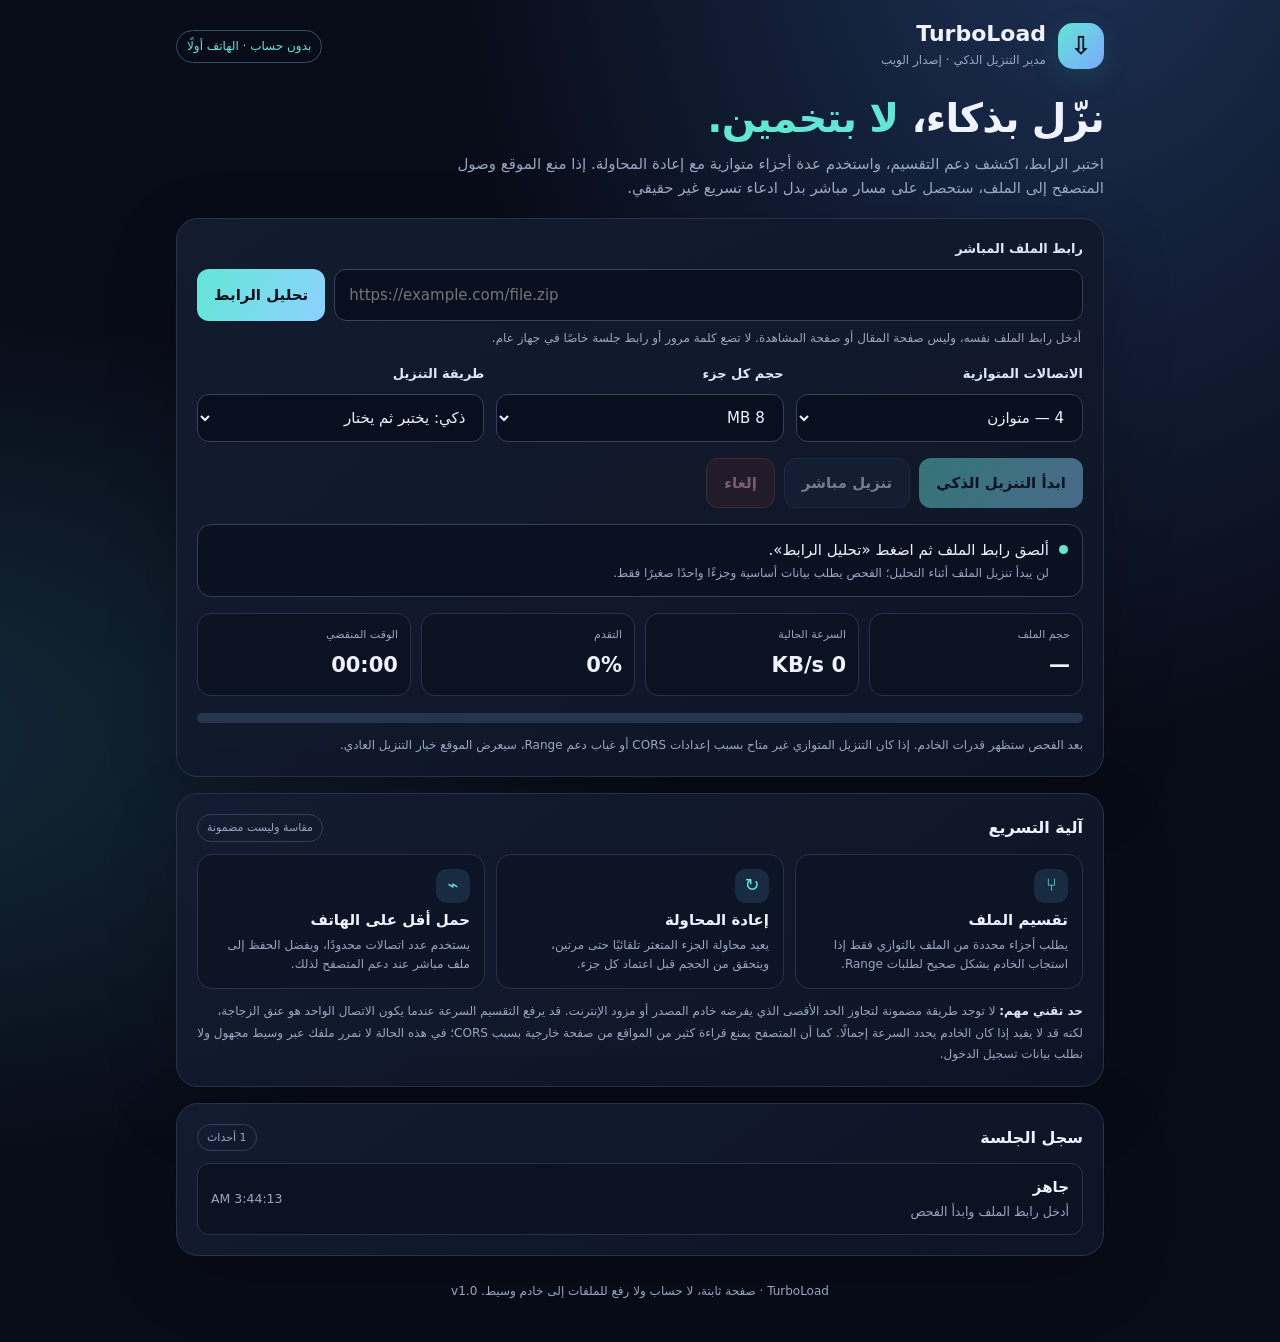
==== download-manager/index.html @ a41a3e4d "feat: add TurboLoad download manager page" ====
<!doctype html>
<html lang="ar" dir="rtl">
<head>
<meta charset="utf-8">
<meta name="viewport" content="width=device-width,initial-scale=1,viewport-fit=cover">
<meta name="theme-color" content="#0b1020">
<meta name="description" content="مدير تنزيل ذكي يستخدم الاتصالات المتوازية عند دعم الخادم، مع قياس السرعة وإعادة المحاولة.">
<title>TurboLoad — مدير التنزيل الذكي</title>
<style>
:root{color-scheme:dark;--bg:#080c18;--panel:#11182a;--panel2:#151f35;--line:#27334d;--text:#eef3ff;--muted:#98a6c1;--cyan:#62e6d5;--blue:#7da8ff;--green:#7ce0a1;--amber:#ffc976;--red:#ff858c}
*{box-sizing:border-box}body{margin:0;background:radial-gradient(ellipse at 85% -10%,#1d3155 0,transparent 42%),radial-gradient(ellipse at -15% 55%,#142b3b 0,transparent 42%),var(--bg);color:var(--text);font:15px/1.6 system-ui,-apple-system,"Segoe UI",Arial,sans-serif;min-height:100vh}
.shell{width:min(960px,100%);margin:auto;padding:22px 16px 40px}.top{display:flex;align-items:center;justify-content:space-between;gap:12px;margin-bottom:24px}.brand{display:flex;align-items:center;gap:12px}.logo{width:46px;height:46px;border-radius:15px;background:linear-gradient(135deg,var(--cyan),var(--blue));color:#08111e;display:grid;place-items:center;font-size:25px;font-weight:900;box-shadow:0 8px 30px #3be1d122}.brand h1{font-size:22px;line-height:1.1;margin:0 0 5px}.brand p{color:var(--muted);font-size:12px;margin:0}.tag{border:1px solid #345064;color:var(--cyan);padding:6px 10px;border-radius:99px;font-size:12px;white-space:nowrap}
.hero{margin:0 0 18px}.hero h2{font-size:clamp(25px,5vw,40px);line-height:1.2;margin:0 0 10px;letter-spacing:-.8px}.hero h2 span{color:var(--cyan)}.hero p{color:var(--muted);margin:0;max-width:700px}
.panel{background:linear-gradient(145deg,#131c30f5,#0e1526f5);border:1px solid var(--line);border-radius:22px;padding:20px;margin:16px 0;box-shadow:0 20px 70px #0003}.label{display:block;color:#dce6fa;font-weight:700;font-size:13px;margin-bottom:9px}.urlrow{display:flex;gap:9px}.urlrow input{min-width:0;flex:1}.input,select{width:100%;border:1px solid #34425e;border-radius:12px;background:#080f1f;color:var(--text);padding:13px 14px;font:inherit;outline:none}.input:focus,select:focus{border-color:var(--cyan);box-shadow:0 0 0 3px #62e6d51c}.urlrow .input{direction:ltr;text-align:left}.btn{border:0;border-radius:12px;background:linear-gradient(120deg,var(--cyan),#8ed1ff);color:#07111d;padding:12px 17px;font:inherit;font-weight:800;cursor:pointer;min-height:46px;transition:transform .15s,filter .15s}.btn:active{transform:scale(.98)}.btn:disabled{opacity:.45;cursor:not-allowed}.btn.secondary{background:#1a2740;border:1px solid #334360;color:var(--text)}.btn.danger{background:#38212c;border:1px solid #78404a;color:#ffb3b8}.controls{display:grid;grid-template-columns:1fr 1fr 1fr;gap:12px;margin-top:16px}.hint{font-size:12px;color:var(--muted);margin:8px 2px 0}.actions{display:flex;gap:9px;flex-wrap:wrap;margin-top:16px}.status{display:flex;gap:10px;align-items:flex-start;padding:13px 14px;border:1px solid #30415b;border-radius:14px;background:#0a1222;margin-top:16px}.dot{width:9px;height:9px;border-radius:50%;background:var(--cyan);margin-top:7px;flex:none}.status p{margin:0}.status small{display:block;color:var(--muted);font-size:12px;margin-top:2px}.status.ok .dot{background:var(--green)}.status.warn .dot{background:var(--amber)}.status.bad .dot{background:var(--red)}
.stats{display:grid;grid-template-columns:repeat(4,minmax(0,1fr));gap:10px;margin-top:16px}.stat{border:1px solid var(--line);border-radius:14px;padding:12px;background:#0b1222;min-width:0}.stat span{display:block;font-size:11px;color:var(--muted);margin-bottom:5px}.stat strong{font-size:clamp(14px,2.8vw,21px);font-variant-numeric:tabular-nums;overflow-wrap:anywhere}.progress{height:10px;background:#27344e;border-radius:20px;overflow:hidden;margin-top:17px}.bar{height:100%;width:0%;background:linear-gradient(90deg,var(--blue),var(--cyan));border-radius:20px;transition:width .15s}
.sectionhead{display:flex;align-items:center;justify-content:space-between;gap:10px;margin-bottom:12px}.sectionhead h3{margin:0;font-size:16px}.pill{border:1px solid #31415d;color:var(--muted);border-radius:99px;padding:4px 9px;font-size:11px}.features{display:grid;grid-template-columns:repeat(3,minmax(0,1fr));gap:11px}.feature{border:1px solid var(--line);border-radius:15px;padding:14px;background:#0c1425}.feature b{display:block;margin:5px 0 4px}.feature p{font-size:12px;color:var(--muted);margin:0}.ficon{width:34px;height:34px;display:grid;place-items:center;border-radius:11px;background:#182b41;color:var(--cyan);font-size:18px}
.queue{display:grid;gap:9px}.queueitem{display:flex;align-items:center;justify-content:space-between;gap:12px;border:1px solid var(--line);border-radius:12px;padding:11px 13px;background:#0b1222}.queueitem strong{display:block;overflow-wrap:anywhere}.queueitem small{color:var(--muted)}.queueempty{color:var(--muted);padding:12px 0;font-size:13px}.foot{color:var(--muted);font-size:12px;text-align:center;padding:10px 10px 0}.foot a{color:var(--cyan)}.fineprint{font-size:12px;color:var(--muted);line-height:1.8;margin:12px 0 0}.fineprint b{color:#dce6fa}
@media(max-width:650px){.shell{padding:17px 12px 28px}.top{align-items:flex-start}.tag{font-size:10px;padding:5px 7px}.brand h1{font-size:19px}.panel{padding:15px;border-radius:18px}.urlrow{flex-direction:column}.urlrow .btn{width:100%}.controls{grid-template-columns:1fr 1fr}.controls>div:last-child{grid-column:1/-1}.stats{grid-template-columns:1fr 1fr}.features{grid-template-columns:1fr}.hero h2{font-size:29px}}
</style>
</head>
<body>
<main class="shell">
<header class="top">
  <div class="brand"><div class="logo">⇩</div><div><h1>TurboLoad</h1><p>مدير التنزيل الذكي · إصدار الويب</p></div></div>
  <span class="tag">بدون حساب · الهاتف أولًا</span>
</header>
<section class="hero">
  <h2>نزّل بذكاء، <span>لا بتخمين.</span></h2>
  <p>اختبر الرابط، اكتشف دعم التقسيم، واستخدم عدة أجزاء متوازية مع إعادة المحاولة. إذا منع الموقع وصول المتصفح إلى الملف، ستحصل على مسار مباشر بدل ادعاء تسريع غير حقيقي.</p>
</section>

<section class="panel">
  <label class="label" for="url">رابط الملف المباشر</label>
  <div class="urlrow"><input id="url" class="input" type="url" inputmode="url" placeholder="https://example.com/file.zip" autocomplete="url" spellcheck="false"><button id="checkBtn" class="btn">تحليل الرابط</button></div>
  <p class="hint">أدخل رابط الملف نفسه، وليس صفحة المقال أو صفحة المشاهدة. لا تضع كلمة مرور أو رابط جلسة خاصًا في جهاز عام.</p>
  <div class="controls">
    <div><label class="label" for="connections">الاتصالات المتوازية</label><select id="connections"><option value="2">2 — منخفضة الحمل</option><option value="4" selected>4 — متوازن</option><option value="6">6 — أسرع عند الدعم</option><option value="8">8 — ضغط أعلى</option></select></div>
    <div><label class="label" for="chunkSize">حجم كل جزء</label><select id="chunkSize"><option value="2">2 MB</option><option value="4">4 MB</option><option value="8" selected>8 MB</option><option value="16">16 MB</option></select></div>
    <div><label class="label" for="strategy">طريقة التنزيل</label><select id="strategy"><option value="auto" selected>ذكي: يختبر ثم يختار</option><option value="parallel">تقسيم متوازٍ</option><option value="direct">مباشر من الموقع</option></select></div>
  </div>
  <div class="actions">
    <button id="downloadBtn" class="btn" disabled>ابدأ التنزيل الذكي</button>
    <button id="directBtn" class="btn secondary" disabled>تنزيل مباشر</button>
    <button id="cancelBtn" class="btn danger" disabled>إلغاء</button>
  </div>
  <div id="status" class="status"><span class="dot"></span><div><p id="statusText">ألصق رابط الملف ثم اضغط «تحليل الرابط».</p><small id="statusDetail">لن يبدأ تنزيل الملف أثناء التحليل؛ الفحص يطلب بيانات أساسية وجزءًا واحدًا صغيرًا فقط.</small></div></div>
  <div class="stats">
    <div class="stat"><span>حجم الملف</span><strong id="sizeStat">—</strong></div>
    <div class="stat"><span>السرعة الحالية</span><strong id="speedStat">0 KB/s</strong></div>
    <div class="stat"><span>التقدم</span><strong id="percentStat">0%</strong></div>
    <div class="stat"><span>الوقت المنقضي</span><strong id="timeStat">00:00</strong></div>
  </div>
  <div class="progress" role="progressbar" aria-label="تقدم التنزيل" aria-valuemin="0" aria-valuemax="100" aria-valuenow="0" id="progressOuter"><div id="progressBar" class="bar"></div></div>
  <p id="fileNote" class="fineprint">بعد الفحص ستظهر قدرات الخادم. إذا كان التنزيل المتوازي غير متاح بسبب إعدادات CORS أو غياب دعم Range، سيعرض الموقع خيار التنزيل العادي.</p>
</section>

<section class="panel">
  <div class="sectionhead"><h3>آلية التسريع</h3><span class="pill">مقاسة وليست مضمونة</span></div>
  <div class="features">
    <div class="feature"><div class="ficon">⑂</div><b>تقسيم الملف</b><p>يطلب أجزاء محددة من الملف بالتوازي فقط إذا استجاب الخادم بشكل صحيح لطلبات Range.</p></div>
    <div class="feature"><div class="ficon">↻</div><b>إعادة المحاولة</b><p>يعيد محاولة الجزء المتعثر تلقائيًا حتى مرتين، ويتحقق من الحجم قبل اعتماد كل جزء.</p></div>
    <div class="feature"><div class="ficon">⌁</div><b>حمل أقل على الهاتف</b><p>يستخدم عدد اتصالات محدودًا، ويفضل الحفظ إلى ملف مباشر عند دعم المتصفح لذلك.</p></div>
  </div>
  <p class="fineprint"><b>حد تقني مهم:</b> لا توجد طريقة مضمونة لتجاوز الحد الأقصى الذي يفرضه خادم المصدر أو مزود الإنترنت. قد يرفع التقسيم السرعة عندما يكون الاتصال الواحد هو عنق الزجاجة، لكنه قد لا يفيد إذا كان الخادم يحدد السرعة إجمالًا. كما أن المتصفح يمنع قراءة كثير من المواقع من صفحة خارجية بسبب CORS؛ في هذه الحالة لا نمرر ملفك عبر وسيط مجهول ولا نطلب بيانات تسجيل الدخول.</p>
</section>
<section class="panel">
  <div class="sectionhead"><h3>سجل الجلسة</h3><span class="pill" id="queueCount">0 أحداث</span></div>
  <div id="queue" class="queue"><div class="queueempty">لا توجد عمليات بعد.</div></div>
</section>
<footer class="foot">TurboLoad · صفحة ثابتة، لا حساب ولا رفع للملفات إلى خادم وسيط. <span id="version">v1.0</span></footer>
</main>
<script>
(function(){
'use strict';
const $=id=>document.getElementById(id);
const state={meta:null,controller:null,running:false,startedAt:0,lastTick:0,lastBytes:0,received:0,total:0,events:[],saveHandle:null,activeUrl:''};
const els={url:$('url'),check:$('checkBtn'),download:$('downloadBtn'),direct:$('directBtn'),cancel:$('cancelBtn'),connections:$('connections'),chunk:$('chunkSize'),strategy:$('strategy'),status:$('status'),statusText:$('statusText'),statusDetail:$('statusDetail'),size:$('sizeStat'),speed:$('speedStat'),percent:$('percentStat'),time:$('timeStat'),bar:$('progressBar'),progress:$('progressOuter'),note:$('fileNote'),queue:$('queue'),queueCount:$('queueCount')};
const fmtBytes=n=>{if(!Number.isFinite(n)||n<0)return 'غير معروف';if(n<1024)return n+' B';const u=['KB','MB','GB','TB'];let i=-1;do{n/=1024;i++;}while(n>=1024&&i<u.length-1);return n.toFixed(n>=100?0:n>=10?1:2)+' '+u[i];};
const fmtSpeed=n=>fmtBytes(n)+'/s';
const fmtTime=s=>{s=Math.max(0,Math.floor(s||0));return String(Math.floor(s/60)).padStart(2,'0')+':'+String(s%60).padStart(2,'0');};
function log(title,detail){state.events.unshift({title,detail,time:new Date().toLocaleTimeString()});state.events=state.events.slice(0,7);els.queueCount.textContent=state.events.length+' أحداث';els.queue.innerHTML='';if(!state.events.length){els.queue.innerHTML='<div class="queueempty">لا توجد عمليات بعد.</div>';return;}state.events.forEach(e=>{const row=document.createElement('div');row.className='queueitem';const left=document.createElement('div');const strong=document.createElement('strong');strong.textContent=e.title;const small=document.createElement('small');small.textContent=e.detail;left.append(strong,small);const time=document.createElement('small');time.textContent=e.time;row.append(left,time);els.queue.append(row);});}
function status(text,detail,kind){els.statusText.textContent=text;els.statusDetail.textContent=detail||'';els.status.className='status'+(kind?' '+kind:'');}
function parseSafeUrl(raw){let u;try{u=new URL(raw.trim());}catch(e){throw new Error('أدخل رابطًا صحيحًا يبدأ بـ https:// أو http://.');}if(!['http:','https:'].includes(u.protocol))throw new Error('يسمح فقط بروابط HTTP وHTTPS.');if(u.username||u.password)throw new Error('احذف بيانات الدخول من الرابط ثم أعد المحاولة.');const h=u.hostname.toLowerCase().replace(/^\[|\]$/g,'');if(h==='localhost'||h.endsWith('.localhost')||h.endsWith('.local')||h==='::1'||h==='0.0.0.0'||/^127\./.test(h)||/^10\./.test(h)||/^192\.168\./.test(h)||/^169\.254\./.test(h)||/^172\.(1[6-9]|2\d|3[01])\./.test(h)||/^0\./.test(h))throw new Error('هذا الرابط يشير إلى عنوان محلي أو خاص، وقد تم رفضه للحماية.');return u;}
function nameFromUrl(raw,disposition){let name='';if(disposition){let m=disposition.match(/filename\*=UTF-8''([^;]+)/i);if(m){try{name=decodeURIComponent(m[1].trim().replace(/^"|"$/g,''));}catch(e){}}if(!name){m=disposition.match(/filename="?([^";]+)"?/i);if(m)name=m[1].trim();}}if(!name){try{name=decodeURIComponent(new URL(raw).pathname.split('/').pop()||'download');}catch(e){name='download';}}name=name.replace(/[\\/:*?"<>|\u0000-\u001f]/g,'_').trim();return name&&name!=='.'&&name!=='..'?name:'download.bin';}
async function timedFetch(url,options,timeoutMs){const c=new AbortController();let timedOut=false;const external=options&&options.signal;const onExternalAbort=()=>c.abort();if(external){if(external.aborted)throw new DOMException('Aborted','AbortError');external.addEventListener('abort',onExternalAbort,{once:true});}const timer=setTimeout(()=>{timedOut=true;c.abort();},timeoutMs||15000);try{return await fetch(url,Object.assign({},options||{},{signal:c.signal,credentials:'omit',redirect:'follow',cache:'no-store'}));}catch(e){if(timedOut)throw new Error('انتهت مهلة الاتصال');throw e;}finally{clearTimeout(timer);if(external)external.removeEventListener('abort',onExternalAbort);}}
function getLength(value){if(!value)return null;const n=Number(value);return Number.isSafeInteger(n)&&n>=0?n:null;}
async function inspectUrl(raw){const u=parseSafeUrl(raw);let size=null,disposition='',mime='',headStatus='غير متاح',headError='';try{const h=await timedFetch(u.href,{method:'HEAD'},12000);headStatus=String(h.status);if(!h.ok)headError='HEAD '+h.status;else{size=getLength(h.headers.get('content-length'));disposition=h.headers.get('content-disposition')||'';mime=h.headers.get('content-type')||'';}if(h.url){const final=parseSafeUrl(h.url);if(final.origin!==u.origin)log('إعادة توجيه','إلى '+final.host);}}catch(e){headError=e.name==='AbortError'?'انتهت مهلة HEAD':'تعذر فحص HEAD (قد يكون CORS)';}
  let ranged=false,rangeStatus='غير متاح',rangeSize=null,rangeError='';try{const r=await timedFetch(u.href,{method:'GET',headers:{Range:'bytes=0-0'}},12000);rangeStatus=String(r.status);if(r.status===206){const cr=r.headers.get('content-range');const m=cr&&cr.match(/^bytes\s+0-0\/(\d+)$/i);const b=await r.arrayBuffer();if(b.byteLength===1){ranged=true;rangeSize=m?Number(m[1]):size;if(rangeSize!==null&&Number.isFinite(rangeSize))size=rangeSize;}else rangeError='استجابة Range غير مطابقة';}else{rangeError='الخادم لم يُرجع 206 لطلب جزء واحد';try{await r.body?.cancel();}catch(e){}}}catch(e){rangeError=e.name==='AbortError'?'انتهت مهلة اختبار Range':'منع المتصفح قراءة الاستجابة (CORS أو اتصال غير متاح)';}
  if(size===null)size=rangeSize;return {url:u.href,host:u.host,size:size,name:nameFromUrl(u.href,disposition),mime:mime,headStatus:headStatus,headError:headError,ranged:ranged,rangeStatus:rangeStatus,rangeError:rangeError,checkedAt:Date.now()};}
function renderMeta(m){state.meta=m;els.download.disabled=false;els.direct.disabled=false;els.size.textContent=fmtBytes(m.size);els.note.textContent='الاسم المتوقع: '+m.name+' · HEAD: '+m.headStatus+' · Range: '+m.rangeStatus+'. '+(m.ranged?'الخادم قبل طلب الأجزاء. يبدأ التقسيم عند اختيار ذلك.':'التنزيل المتوازي غير مؤكد. '+m.rangeError+'.');status(m.ranged?'تم اكتشاف دعم Range':'تم فحص الرابط، لكن التقسيم لم يتأكد',m.ranged?'يمكن تجربة التنزيل المتوازي. السرعة النهائية ستعتمد على الخادم والشبكة.':'استخدم «تنزيل مباشر». قد يكون السبب CORS أو أن الرابط ليس ملفًا مباشرًا.',m.ranged?'ok':'warn');log('تحليل الرابط',m.host+' · '+(m.ranged?'يدعم Range':'لا يوجد Range مؤكد'));}
function updateProgress(){const p=state.total>0?Math.min(100,state.received/state.total*100):0;els.bar.style.width=p+'%';els.percent.textContent=p.toFixed(1)+'%';els.progress.setAttribute('aria-valuenow',String(p.toFixed(1)));els.size.textContent=state.total?fmtBytes(state.total):'غير معروف';const now=Date.now();if(!state.lastTick){state.lastTick=now;state.lastBytes=state.received;}else if(now-state.lastTick>=650){els.speed.textContent=fmtSpeed((state.received-state.lastBytes)/((now-state.lastTick)/1000));state.lastTick=now;state.lastBytes=state.received;}if(state.startedAt)els.time.textContent=fmtTime((now-state.startedAt)/1000);}
function markDone(text,detail,kind){state.running=false;state.controller=null;els.cancel.disabled=true;els.check.disabled=false;els.download.disabled=!state.meta;els.direct.disabled=!state.meta;status(text,detail,kind);}
function nativeDownload(url){const a=document.createElement('a');a.href=url;a.rel='noopener';a.referrerPolicy='no-referrer';a.download='';document.body.appendChild(a);a.click();a.remove();status('تم فتح التنزيل المباشر','إذا فتح الرابط داخل صفحة بدل التنزيل، استخدم قائمة المتصفح أو افتح الرابط في تبويب جديد.', 'warn');log('تنزيل مباشر','تم تسليم الرابط للمتصفح');}
async function check(){let raw=els.url.value.trim();if(!raw){status('أدخل رابط الملف أولًا','لا تستخدم رابط صفحة ويب عامة إذا كان بإمكانك نسخ رابط الملف المباشر.','warn');return;}try{parseSafeUrl(raw);}catch(e){status('الرابط غير مقبول',e.message,'bad');return;}els.check.disabled=true;els.download.disabled=true;els.direct.disabled=true;status('يجري تحليل الرابط…','يتم إرسال طلب HEAD وتجربة نطاق بايت واحد فقط.');log('بدء الفحص','التحقق من معلومات الملف');try{const m=await inspectUrl(raw);renderMeta(m);}catch(e){status('تعذر تحليل الرابط',e.message||'خطأ غير معروف','bad');log('فشل الفحص',e.message||'خطأ');}finally{els.check.disabled=false;}}
async function direct(){let raw=els.url.value.trim();try{parseSafeUrl(raw);}catch(e){status('الرابط غير مقبول',e.message,'bad');return;}nativeDownload(raw);}
function parseContentRange(header,start,end,total){if(!header)return false;const m=header.match(/^bytes\s+(\d+)-(\d+)\/(\d+)$/i);return !!m&&Number(m[1])===start&&Number(m[2])===end&&Number(m[3])===total;}
async function runParallel(){if(!state.meta||state.running)return;const m=state.meta;if(!m.ranged||!Number.isSafeInteger(m.size)||m.size<=0){status('التنزيل المتوازي غير ممكن من هذه الصفحة',m.rangeError||'حجم الملف أو دعم Range غير متاح. استخدم التنزيل المباشر.','warn');return;}
  const total=m.size, chunkBytes=Number(els.chunk.value)*1024*1024, workers=Number(els.connections.value);const approx=total;let fileHandle=null,writable=null,blobs=[];
  if('showSaveFilePicker' in window){try{fileHandle=await window.showSaveFilePicker({suggestedName:m.name,types:[{description:'File',accept:{[m.mime&&m.mime!=='application/octet-stream'?m.mime:'application/octet-stream']:['.'+(m.name.split('.').pop()||'bin')]}}]});writable=await fileHandle.createWritable({keepExistingData:false});await writable.truncate(total);}catch(e){if(e.name==='AbortError'){status('أُلغي اختيار مكان الحفظ','لم يبدأ التنزيل.');return;}writable=null;fileHandle=null;}}
  if(!writable&&approx>180*1024*1024){status('هذا الملف كبير للحفظ الآمن داخل ذاكرة المتصفح','على هذا المتصفح لا يتوفر حفظ مباشر إلى ملف. اختر «تنزيل مباشر» أو افتح الصفحة بمتصفح يدعم حفظ الملفات.','warn');return;}
  const chunkCount=Math.ceil(total/chunkBytes);if(chunkCount>50000){status('عدد الأجزاء كبير جدًا','اختر حجم جزء أكبر.','warn');return;}
  state.running=true;state.activeUrl=m.url;state.controller=new AbortController();state.startedAt=Date.now();state.lastTick=0;state.received=0;state.total=total;els.check.disabled=true;els.download.disabled=true;els.direct.disabled=true;els.cancel.disabled=false;status('بدأ التنزيل المقسّم','عدد الأجزاء: '+chunkCount+' · الاتصالات: '+workers+'. ستتم إعادة محاولة الجزء إذا فشل.','ok');log('بدء التنزيل المتوازي',fmtBytes(total)+' · '+workers+' اتصالات');updateProgress();
  let next=0,failed=null;const buffers=new Array(writable?0:chunkCount);let writeQueue=Promise.resolve();
  async function getChunk(index){const start=index*chunkBytes,end=Math.min(total-1,start+chunkBytes-1);let lastErr=null;for(let attempt=0;attempt<3;attempt++){if(state.controller.signal.aborted)throw new DOMException('Aborted','AbortError');try{const r=await timedFetch(m.url,{method:'GET',headers:{Range:'bytes='+start+'-'+end},signal:state.controller.signal},45000);if(r.status!==206)throw new Error('الخادم أعاد HTTP '+r.status+' بدل 206 للجزء '+(index+1));const cr=r.headers.get('content-range');if(cr&&!parseContentRange(cr,start,end,total))throw new Error('Content-Range غير متطابق للجزء '+(index+1));const buf=await r.arrayBuffer();if(buf.byteLength!==end-start+1)throw new Error('حجم الجزء '+(index+1)+' غير صحيح');if(writable){writeQueue=writeQueue.then(()=>writable.write({type:'write',position:start,data:buf}));await writeQueue;}else{buffers[index]=buf;}state.received+=buf.byteLength;updateProgress();return;}catch(e){lastErr=e;if(e.name==='AbortError')throw e;if(attempt<2){status('إعادة محاولة جزء فشل','الجزء '+(index+1)+' · المحاولة '+(attempt+2)+' من 3');await new Promise((resolve,reject)=>{const id=setTimeout(resolve,500*(attempt+1));state.controller.signal.addEventListener('abort',()=>{clearTimeout(id);reject(new DOMException('Aborted','AbortError'));},{once:true});});}}}throw lastErr||new Error('تعذر تنزيل الجزء '+(index+1));}
  async function worker(){try{while(true){if(state.controller.signal.aborted)throw new DOMException('Aborted','AbortError');const i=next++;if(i>=chunkCount)return;await getChunk(i);}}catch(e){if(state.controller&&!state.controller.signal.aborted&&e.name!=='AbortError')state.controller.abort();throw e;}}
  try{await Promise.all(Array.from({length:Math.min(workers,chunkCount)},()=>worker()));await writeQueue;if(state.controller.signal.aborted)throw new DOMException('Aborted','AbortError');if(writable){await writable.close();writable=null;}else{const blob=new Blob(buffers,{type:m.mime||'application/octet-stream'});const obj=URL.createObjectURL(blob);const a=document.createElement('a');a.href=obj;a.download=m.name;a.style.display='none';document.body.appendChild(a);a.click();a.remove();setTimeout(()=>URL.revokeObjectURL(obj),120000);}els.speed.textContent=fmtSpeed(0);els.percent.textContent='100%';els.bar.style.width='100%';markDone('اكتمل التنزيل',m.name+' · '+fmtBytes(total)+' · الوقت '+fmtTime((Date.now()-state.startedAt)/1000),'ok');log('اكتمل التنزيل',m.name+' · '+fmtBytes(total));}
  catch(e){try{if(writable)await writable.abort();}catch(_e){}if(e.name==='AbortError'){markDone('تم إلغاء التنزيل','أوقف المستخدم العملية. الأجزاء التي لم تحفظ كملف كامل لا يمكن استئنافها تلقائيًا في هذه النسخة.','warn');log('إلغاء التنزيل','توقفت الاتصالات');}else{markDone('فشل التنزيل المتوازي',e.message+' · جرّب تقليل الاتصالات أو استخدم التنزيل المباشر.','bad');log('فشل التنزيل',e.message);}}
}
async function startDownload(){if(!state.meta){await check();if(!state.meta)return;}if(els.strategy.value==='direct'){direct();return;}if(els.strategy.value==='auto'&&!state.meta.ranged){nativeDownload(state.meta.url);return;}if(els.strategy.value==='parallel'||els.strategy.value==='auto'){await runParallel();}}
function cancel(){if(state.controller){state.controller.abort();status('يجري إيقاف التنزيل…','ننتظر إنهاء طلبات الشبكة.','warn');els.cancel.disabled=true;}}
els.check.addEventListener('click',check);els.direct.addEventListener('click',direct);els.download.addEventListener('click',startDownload);els.cancel.addEventListener('click',cancel);
els.url.addEventListener('keydown',e=>{if(e.key==='Enter')check();});els.url.addEventListener('input',()=>{state.meta=null;els.download.disabled=true;els.direct.disabled=true;els.size.textContent='—';els.note.textContent='الرابط تغيّر. أعد التحليل قبل تنزيله.';});
els.strategy.addEventListener('change',()=>{els.download.textContent=els.strategy.value==='direct'?'استخدم التنزيل المباشر':els.strategy.value==='parallel'?'ابدأ التنزيل المقسّم':'ابدأ التنزيل الذكي';});
log('جاهز','أدخل رابط الملف وابدأ الفحص');
})();
</script>
</body>
</html>
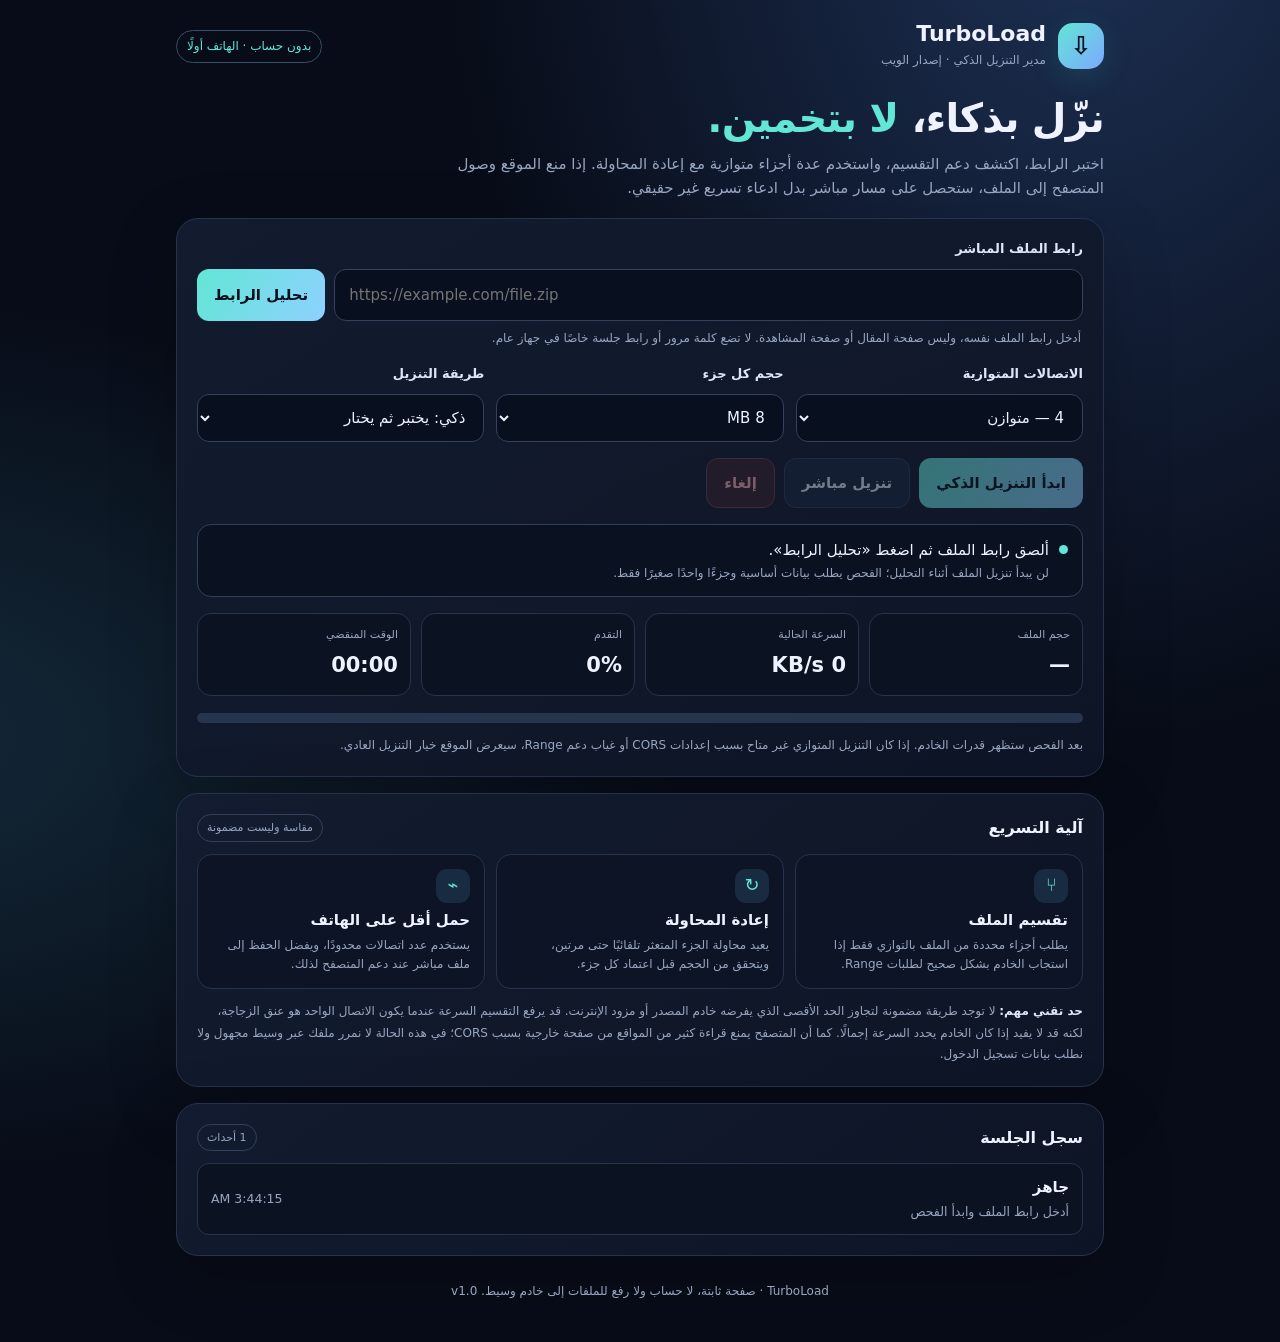
==== commit 3a6a58fd: "fix: validate byte range probe response" ====
--- a/download-manager/index.html
+++ b/download-manager/index.html
@@ -85,7 +85,7 @@
 async function timedFetch(url,options,timeoutMs){const c=new AbortController();let timedOut=false;const external=options&&options.signal;const onExternalAbort=()=>c.abort();if(external){if(external.aborted)throw new DOMException('Aborted','AbortError');external.addEventListener('abort',onExternalAbort,{once:true});}const timer=setTimeout(()=>{timedOut=true;c.abort();},timeoutMs||15000);try{return await fetch(url,Object.assign({},options||{},{signal:c.signal,credentials:'omit',redirect:'follow',cache:'no-store'}));}catch(e){if(timedOut)throw new Error('انتهت مهلة الاتصال');throw e;}finally{clearTimeout(timer);if(external)external.removeEventListener('abort',onExternalAbort);}}
 function getLength(value){if(!value)return null;const n=Number(value);return Number.isSafeInteger(n)&&n>=0?n:null;}
 async function inspectUrl(raw){const u=parseSafeUrl(raw);let size=null,disposition='',mime='',headStatus='غير متاح',headError='';try{const h=await timedFetch(u.href,{method:'HEAD'},12000);headStatus=String(h.status);if(!h.ok)headError='HEAD '+h.status;else{size=getLength(h.headers.get('content-length'));disposition=h.headers.get('content-disposition')||'';mime=h.headers.get('content-type')||'';}if(h.url){const final=parseSafeUrl(h.url);if(final.origin!==u.origin)log('إعادة توجيه','إلى '+final.host);}}catch(e){headError=e.name==='AbortError'?'انتهت مهلة HEAD':'تعذر فحص HEAD (قد يكون CORS)';}
-  let ranged=false,rangeStatus='غير متاح',rangeSize=null,rangeError='';try{const r=await timedFetch(u.href,{method:'GET',headers:{Range:'bytes=0-0'}},12000);rangeStatus=String(r.status);if(r.status===206){const cr=r.headers.get('content-range');const m=cr&&cr.match(/^bytes\s+0-0\/(\d+)$/i);const b=await r.arrayBuffer();if(b.byteLength===1){ranged=true;rangeSize=m?Number(m[1]):size;if(rangeSize!==null&&Number.isFinite(rangeSize))size=rangeSize;}else rangeError='استجابة Range غير مطابقة';}else{rangeError='الخادم لم يُرجع 206 لطلب جزء واحد';try{await r.body?.cancel();}catch(e){}}}catch(e){rangeError=e.name==='AbortError'?'انتهت مهلة اختبار Range':'منع المتصفح قراءة الاستجابة (CORS أو اتصال غير متاح)';}
+  let ranged=false,rangeStatus='غير متاح',rangeSize=null,rangeError='';try{const r=await timedFetch(u.href,{method:'GET',headers:{Range:'bytes=0-0'}},12000);rangeStatus=String(r.status);if(r.status===206){const cr=r.headers.get('content-range');const m=cr&&cr.match(/^bytes\s+0-0\/(\d+)$/i);const b=await r.arrayBuffer();if(b.byteLength===1&&(!cr||m)){ranged=true;rangeSize=m?Number(m[1]):size;if(rangeSize!==null&&Number.isFinite(rangeSize))size=rangeSize;}else rangeError='استجابة Range غير مطابقة';}else{rangeError='الخادم لم يُرجع 206 لطلب جزء واحد';try{await r.body?.cancel();}catch(e){}}}catch(e){rangeError=e.name==='AbortError'?'انتهت مهلة اختبار Range':'منع المتصفح قراءة الاستجابة (CORS أو اتصال غير متاح)';}
   if(size===null)size=rangeSize;return {url:u.href,host:u.host,size:size,name:nameFromUrl(u.href,disposition),mime:mime,headStatus:headStatus,headError:headError,ranged:ranged,rangeStatus:rangeStatus,rangeError:rangeError,checkedAt:Date.now()};}
 function renderMeta(m){state.meta=m;els.download.disabled=false;els.direct.disabled=false;els.size.textContent=fmtBytes(m.size);els.note.textContent='الاسم المتوقع: '+m.name+' · HEAD: '+m.headStatus+' · Range: '+m.rangeStatus+'. '+(m.ranged?'الخادم قبل طلب الأجزاء. يبدأ التقسيم عند اختيار ذلك.':'التنزيل المتوازي غير مؤكد. '+m.rangeError+'.');status(m.ranged?'تم اكتشاف دعم Range':'تم فحص الرابط، لكن التقسيم لم يتأكد',m.ranged?'يمكن تجربة التنزيل المتوازي. السرعة النهائية ستعتمد على الخادم والشبكة.':'استخدم «تنزيل مباشر». قد يكون السبب CORS أو أن الرابط ليس ملفًا مباشرًا.',m.ranged?'ok':'warn');log('تحليل الرابط',m.host+' · '+(m.ranged?'يدعم Range':'لا يوجد Range مؤكد'));}
 function updateProgress(){const p=state.total>0?Math.min(100,state.received/state.total*100):0;els.bar.style.width=p+'%';els.percent.textContent=p.toFixed(1)+'%';els.progress.setAttribute('aria-valuenow',String(p.toFixed(1)));els.size.textContent=state.total?fmtBytes(state.total):'غير معروف';const now=Date.now();if(!state.lastTick){state.lastTick=now;state.lastBytes=state.received;}else if(now-state.lastTick>=650){els.speed.textContent=fmtSpeed((state.received-state.lastBytes)/((now-state.lastTick)/1000));state.lastTick=now;state.lastBytes=state.received;}if(state.startedAt)els.time.textContent=fmtTime((now-state.startedAt)/1000);}
